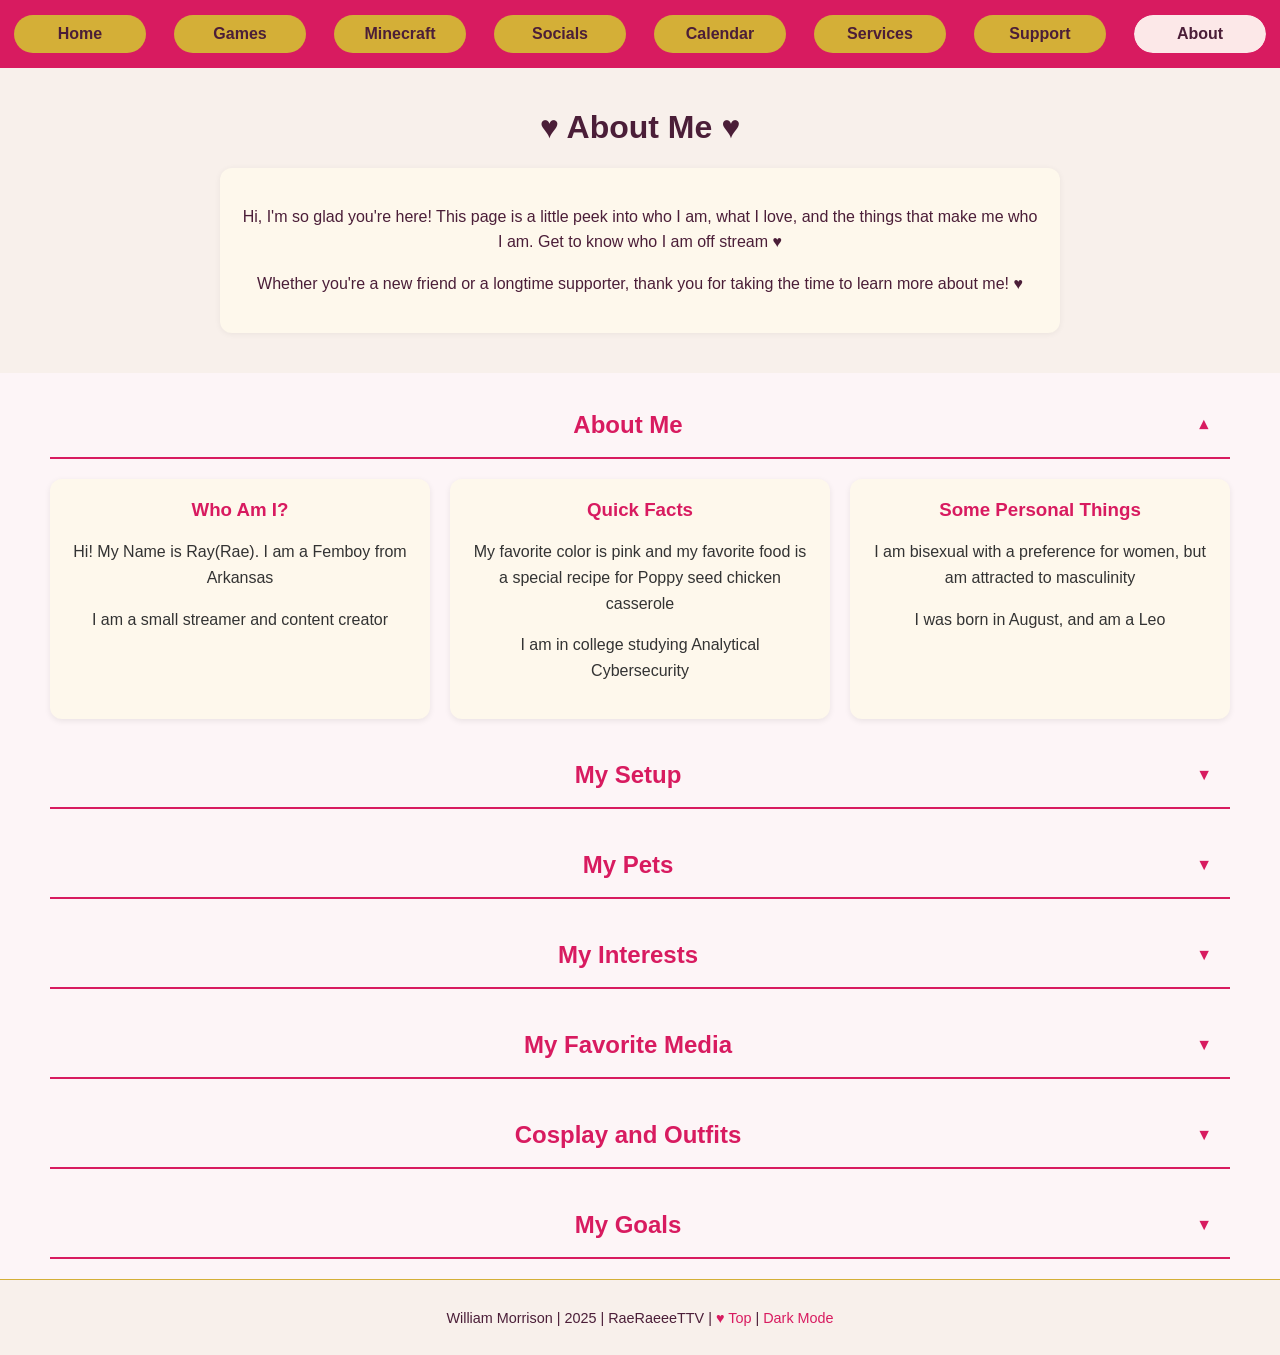
==== website/about.html @ 9c79fc84 "Add files via upload" ====
<!DOCTYPE html>
<html lang="en">
<head>
  <meta charset="UTF-8">
  <meta name="viewport" content="width=device-width, initial-scale=1">
  <title>About Me</title>
  <link id="theme-stylesheet" rel="stylesheet" href="assets/css/darkmode.css">
  <link rel="icon" href="assets/img/favicon.webp" type="image/png">


</head>
<body id="about-page">

  <div class="page-wrapper">

    <nav>
      <a href="index.html">Home</a>
      <a href="games.html">Games</a>
      <a href="minecraft.html">Minecraft</a>
      <a href="socials.html">Socials</a>
      <a href="calendar.html">Calendar</a>
      <a href="services.html">Services</a>
      <a href="support.html">Support</a>
      <a href="about.html">About</a>
    </nav>

    <header>
      <h1>♥ About Me ♥</h1>

      <div class="about-intro">
        <p>
          Hi, I'm so glad you're here! This page is a little peek into who I am, what I love,
          and the things that make me who I am. Get to know who I am off stream ♥
        </p>
        <p>
          Whether you're a new friend or a longtime supporter, thank you for taking the time to learn more about me! ♥
        </p>
      </div>
      
    </header>

    <main>

      <section class="about-section-grid">

        <article class="about-section open" id="about-me-section">
          <div class="about-section-header">
            <h2>About Me</h2>
          </div>

          <div class="about-section-content">
            <section class="about-card">
              <h3>Who Am I?</h3>
              <p>Hi! My Name is Ray(Rae). I am a Femboy from Arkansas</p>
              <p>I am a small streamer and content creator</p>
            </section>

            <section class="about-card">
              <h3>Quick Facts</h3>
              <p>My favorite color is pink and my favorite food is a special recipe for Poppy seed chicken casserole</p>
              <p>I am in college studying Analytical Cybersecurity</p>
            </section>

            <section class="about-card">

            <h3>Some Personal Things</h3>

            <p>I am bisexual with a preference for women, but am attracted to masculinity</p>
            <p>I was born in August, and am a Leo</p>

            </section>


          </div>
        </article>

        <article class="about-section" id="setup-section">
          <div class="about-section-header">
            <h2>My Setup</h2>
          </div>

          <div class="about-section-content">
            <section class="about-card">
              <h3>Gaming and Streaming PC</h3>
              <p>♥ Motherboard: Asus Prime X670-P AM5</p>
              <p>♥ CPU: Ryzen 9 7900x</p>
              <p>♥ GPU: Nvidia Geforce RTX 4080</p>
              <p>♥ RAM: Corsair Vengeance 64gb DDR5 5200</p>
              <p>♥ Storage: Crucial P310 2280 M.2 7100MB/s</p>
              <p>♥ Case: Phenteks Enthoo Pro Series Black Steel Full Tower ATX</p>
            </section>

            <section class="about-card">
              <h3>Monitors and Peripherals</h3>
              <p>♥ Primary Monitor: Acer Nitro XF273U 27in 1440p 240hz</p>
              <p>♥ Secondary Monitors: Sceptre Curved 1080p 24in 165hz (x3)</p>
              <p>♥ Vertical Monitor: Asus VE228H 1080p 21.5in 60hz</p>
            </section>

                      <section class="about-card">

            <h3>Software</h3>

            <div class="about-slider" data-slide-interval="5000">

              <div class="about-slide is-active">
                <img
                  src="assets/img/articles/supporter.webp"
                  alt="A custom made overlay to show supporters and donations"
                >
              </div>

              <div class="about-slide">
                <img
                  src="assets/img/articles/brb.webp"
                  alt="A custom made overlay to automatically change the brb screen over time"
                >
              </div>

              <div class="about-slide">
                <img
                  src="assets/img/articles/keyboard.webp"
                  alt="A custom made overlay to show the keyboard presses and mouse presses/movements"
                >
              </div>

            </div>

            <p>
              I use OBS for streaming, but most of the overlay software I use with OBS I have made myself. Of note, I have made both a supporter and brb screen overlay.
            </p>
            <p>Additionally I use Nohboard to track keyboard and mouse movements. I also use TransparentTwitchChat to see chat on my screen while gaming.</p>

          </section>
          </div>
        </article>

        <article class="about-section" id="pets-section">
          <div class="about-section-header">
            <h2>My Pets</h2>
          </div>

          <div class="about-section-content">
            <section class="about-card">
              <h3>My Flying Squirrel</h3>
              <div class="about-slider" data-slide-interval="5000">

              <div class="about-slide is-active">
                <img
                  src="assets/img/articles/squirrel.webp"
                  alt="My Pet Flying Squirrel"
                >
              </div>

            </div>
              <p>His name is Rocky. I got the name from Rocky J. Squirrel, a character from a 1960s animated series called Rocky and His Friends</p>
              <p>He is ALWAYS hungry but still manages to be super picky about what he eats (just like me)</p>
            </section>
          </div>
        </article>

        <article class="about-section" id="interests-section">
          <div class="about-section-header">
            <h2>My Interests</h2>
          </div>

          <div class="about-section-content">
            <section class="about-card">
              <h3>Gaming</h3>
              <p>A list of the games I play are in <a href="games.html">Games</a></p>
              <p>Of the games I play, my favorite is The Finals. It is a first person shooter hero builder.</p>
              <p>I am a very competitive person, and this translates to the games I play. Any game I spend time in I try to be at the top of.</p>
            </section>

            <section class="about-card">
              <h3>Programming and Technology</h3>
              <p>I have always been interested in technology. This is why I am going into Cybersecurity.</p>
              <p>I love building and repairing computers, and its more of a hobby than work to me</p>
              <p>Coding is also fun, as long as the code is something I want to make. Coding can get tedious when making large systems for something I am not particularly interested in.</p>
              <p>A big example of my coding is this website. I have spent a lot of time on this site and am constantly updating and improving it.</p>
            </section>

            <section class="about-card">
              <h3>Reading and Other Hobbies</h3>
              <p>I have read so many books that I cannot possibly name them all.</p>
              <p>Reading is one of my favorite hobbies, and I love to use books to escape into another world.</p>
              <p>That said, I also enjoy nonfiction books, and I have a fascination with history, culture, and politics.</p>
            </section>
          </div>
        </article>

        <article class="about-section" id="favorite-media-section">
          <div class="about-section-header">
            <h2>My Favorite Media</h2>
          </div>

          <div class="about-section-content">
            <section class="about-card">
              <h3>Games</h3>
              <p>My full list of games is in <a href="games.html">Games</a>, but I especially love The Finals.</p>
              <p>The Finals is my favorite FPS style game, Minecraft is also a game I enjoy playing with friends.</p>
              <p>Smaller games I also enjoy playing are Risk, Call of War, Mecha Chameleon, and Macabre.</p>
            </section>

            <section class="about-card">
              <h3>Anime</h3>
              <p>I am incredibly picky with the animes I watch, and as such, have a small list.</p>
              <p>At the very top is Violet Evergarden. This is my favorite anime and probably my favorite story I have ever seen or read.</p>
              <p>In second place, Spice and Wolf is an amazing Romance anime, and I fell in love with the novels.</p>
              <p>In third place, Witch Hat Atelier is a great (and currently popular) anime. I love the manga, and the anime does an amazing job adapting it.</p>
              <p>In fourth place, To Your Eternity is such a wonderful story. I love following characters as they grow and learn to understand others.</p>
              <p>In fifth place, only because it is unfinished and on haitus, is Frieren Beyond Journeys End. I love having long lived character tropes, and 3 of my top 5 have this. Frieren is a beautiful story, and would be higher with more content. The manga is good too, but unfinished.</p>
            </section>

            <section class="about-card">
              <h3>Books</h3>
              <p>As I have said, I love to read. Well written stories are places I can escape to and enjoy other worlds.</p>
              <p>Unlike anime, I have read so many book series and genres that making a list is hard. However, I do have a top 5.</p>
              <p>My favorite book series I have ever read goes to Ranger's Apprentice. It was a series I read growing up that taught me so much about morals and companionship.</p>
              <p>Second place goes to Spice and Wolf. I absolutely ADORE the light novels and I see so many similarities between Lawrence and me.</p>
              <p>Third place goes to Folk of the Air. This is an amazing fae-style fantasy series and Jude Duarte is my third favorite character out of any media ever.</p>
              <p>Fourth place goes to Throne of Glass. Sarah J. Maas is one of my favorite authors and I love all of her series, but Throne of Glass is the best by far.</p>
              <p>Fifth place was hard, but I ultimately chose the Beyonders trilogy by Brandon Mull. The story and setting are both so captivating, while also introducing characters that are impossible to forget.</p>
            </section>

            <section class="about-card">
              <h3>Movies and Television</h3>
              <p>I am a very big marvel fan, and for movies, Captain America: The First Avenger and Avengers Infinity War are two of my favorite movies.</p>
              <p>That said, I believe DC does far better shows. I love the Loki series from Marvel, but Arrow, Sandman, and Lucifer are great DC shows.</p>
              <p>Outside of Marvel or DC, I love Supernatural and Star Wars, though I am not much of a fan of the newer movies and shows in the Star Wars franchise.</p>
            </section>

            <section class="about-card">
              <h3>Music</h3>
              <p>I don't really have a favorite genre of music, but I have some favorite artists and songs.</p>
              <p>Possibly my favorite artist would be Passenger. My Favorite song by Passenger is Young As The Morning, Old As The Sea.</p>
              <p>Besides Passenger, I love Josie Edwards, Paris Paloma, Alex Warren, Amelie Farren, and Mollie Elizabeth.</p>
              <p>Some songs from them are Gravedigger and Good Girls by Josie, Good Boy and As Good a Reason by Paris, First Time on Earth and Fine Place to Die by Alex,
                Heaven's Gate and Losing My Mind by Amelie, and Run Rabbit and The Mirror by Mollie.
              </p>
            </section>
          </div>
        </article>

        <article class="about-section" id="cosplay-section">
          <div class="about-section-header">
            <h2>Cosplay and Outfits</h2>
          </div>

          <div class="about-section-content">
            <section class="about-card">
              <h3>About My Style</h3>
              <p>I have always loved presenting in a more feminine way. I love soft colors and it shows in the outfits I like to wear.</p>
              <p>Most of my outfits are not considered Cosplay, as Cosplay is depicting a character. I like to dress up, but the outfits do not need to be inspired by a character.</p>
              <p>I have many cute outfits and I post them often on my Reddit. Because it is a personal account, I like to choose who I give it to.</p>
              <p class="disclaimer">This Reddit account is marked as NSFW by Reddit and should be treated accordingly. I do NOT do nudity or sell pictures or services, but my posts contain some level of suggestive material, which is why I do not give it out to everyone.</p>
            </section>

            <section class="about-card">
              <h3>Favorite Looks</h3>
              <div class="about-slider" data-slide-interval="5000">

        <div class="about-slider" data-slide-interval="5000">

          <div class="about-slide is-active">
            <img
              src="assets/img/articles/outfit1.webp"
              alt="A cute flowery black and pink dress"
            >
          </div>

          <div class="about-slide">
            <img
              src="assets/img/articles/outfit2.webp"
              alt="An adorable pink, white, and blue cat maid outfit"
            >
          </div>


          <div class="about-slide">
            <img
              src="assets/img/articles/outfit4.webp"
              alt="A leopard print costume with cat ears"
            >
          </div>

          <div class="about-slide">
            <img
              src="assets/img/articles/outfit5.webp"
              alt="An adorable pink, white, and blue cat maid outfit"
            >
          </div>

          <div class="about-slide">
            <img
              src="assets/img/articles/outfit6.webp"
              alt="A traditonal but cute maid dress"
            >
          </div>

          <div class="about-slide">
            <img
              src="assets/img/articles/outfit7.webp"
              alt="A cute white dress with flowery lace"
            >
          </div>

        </div>

        </div>
              <p>Some of my favorite outfits</p>
              <p class="disclaimer">Some of the images here are suggestive and similar to those I post on my Reddit</p>
            </section>

        <section class="about-card">

            <h3>Future Outfit Ideas</h3>

            <p>In the future I hope to have a lot more outfits. I have several characters I would love to cosplay as well.</p>
            <p>The two characters I want to cosplay the MOST are Violet Evergarden and Circe from Epic the Musical</p>

        </section>



          </div>
        </article>

        <article class="about-section" id="goals-section">
          <div class="about-section-header">
            <h2>My Goals</h2>
          </div>

          <div class="about-section-content">
            <section class="about-card">
              <h3>Education and Career</h3>
              <p>I am in college pursuing a degree in Analytical Cybersecurity.</p>
              <p>Beyond this, I am hoping to get a career either in medical or government/military utilizing my degree.</p>
            </section>

            <section class="about-card">
              <h3>Streaming and Content Creation</h3>
              <p>Streaming has never been about a career for me. It is more of a hobby and I enjoy playing games and interacting with a community.</p>
              <p>I intend to grow my Youtube channel and improve my consistency on Tiktok, but for Twitch I am genuinely grateful for anyone that shows up, but have no expectations for anyone in my community.</p>
            </section>

            <section class="about-card">
              <h3>Travel and Personal Goals</h3>
              <p>My biggest dream is to travel. Because I love history and culture, I want to go to many places in the world, museums, monuments, ruins, etc.</p>
              <p>Some of the must-go places on my travel list are Athens, Rome, Kyoto, Naples, Hong Kong, Rio De Janeiro, Berlin, and Istanbul.</p>
              <p>Some of the must-see locations on my travel list are the Parthenon, the Colosseum, Fushimi Inari Taisha, Pompeii, St Johns Cathedral, Christ the Redeemer, The Berlin Wall, and Hagia Sophia.</p>
            </section>
          </div>
        </article>

      </section>

    </main>

    <footer class="site-footer">
      <p>
        William Morrison |
        2025 |
        RaeRaeeeTTV |
        <a href="#top" class="footer-link">♥ Top</a> |
        <a href="#" class="footer-link" id="toggle-theme">♥ Dark Mode</a>

      </p>
    </footer>

  </div>

  <script src="assets/js/about.js"></script>
  <script src="assets/js/theme.js"></script>
  <script src="assets/js/highlightNav.js"></script>
</body>
</html>
---- website/assets/css/darkmode.css ----
/* -----------------------
   Sticky Footer Layout Setup
------------------------ */

html, body {
    height: 100%;
    margin: 0;
    padding: 0;
  }
  
  .page-wrapper {
    display: flex;
    flex-direction: column;
    min-height: 100vh;
  }
  
  main {
    flex: 1;
  }
  
  /* -----------------------
     Base Styles – Mobile First
  ------------------------ */
  
  body {
    font-family: Arial, sans-serif;
    margin: 0;
    padding: 0;
    background-color: #1e1a20; /* Dark plum */
  }
  
  /* -----------------------
     Navigation
  ------------------------ */
  
  nav {
    background-color: #FF66A3; /* Bright pink */
    display: flex;
    flex-direction: column;
    align-items: center;
    padding: 10px 0;
  }
  
  nav a {
    display: inline-block;
    background-color: #3a2d40; /* Soft plum background */
    color: #FF66A3;            /* Bright pink text */
    text-align: center;
    padding: 10px 16px;
    margin: 5px;
    border-radius: 50px;
    text-decoration: none;
    transition: background-color 0.3s ease, transform 0.2s ease;
    min-width: 100px;
    font-weight: bold;
    border: 1px solid #FF66A3;
  }
  
  nav a:hover {
    background-color: #4a3a55; /* Slightly brighter plum on hover */
    transform: scale(1.05);
    color: #FFD580;            /* Soft gold text on hover for pop */
  }

  nav a.active {
    outline: 2px solid #FF66A3; /* Bright pink outline */
    background-color: #4a3a55;  /* Slight glow plum */
    color: #FFD580;             /* Soft gold text */
  }
  
  
  
  /* -----------------------
     Header
  ------------------------ */
  
  header {
    padding: 20px;
    text-align: center;
    background-color: #2a202d; /* Dark violet-gray */
    color: #f2d4e8; /* Blush pink */
  }

  .social-intro {
    background-color: #2f2533;
    padding: 20px;
    margin: 0 auto 20px;
    max-width: 800px;
    border-radius: 12px;
    text-align: center;
    box-shadow: 0 1px 6px rgba(255, 255, 255, 0.04);
    color: #f2d4e8;
    font-size: 1rem;
    line-height: 1.6;
  }
  
  
  /* -----------------------
     Main Content
  ------------------------ */
  
  main {
    padding: 20px;
    color: #ccc; /* Light gray for text */
  }

  /* -----------------------
     Contact Note (Socials)
  ------------------------ */

  .contact-note {
    background-color: #2a202d; /* Match header/footer bg */
    padding: 30px 20px;
    margin-top: 40px;
    border-top: 2px solid #FFD580; /* Soft gold */
    text-align: center;
    color: #f2d4e8;
  }
  
  .contact-note h2 {
    color: #FF66A3;
    margin-bottom: 10px;
  }
  
  .contact-note a {
    color: #FFD580;
    text-decoration: none;
    font-weight: bold;
  }
  
  .contact-note a:hover {
    color: #FF66A3;
    text-decoration: underline;
  }
  
/* -----------------------
     Email (Socials)
  ------------------------ */

  .email-container {
    position: relative;
    display: inline-block;
  }
  
  .email-address {
    display: none;
    cursor: pointer;
    color: #ccc;
    font-size: 0.95rem;
    transition: color 0.3s ease;
  }
  
  .email-block.expanded .email-address {
    display: block;
    text-align: center;
  }
  
  .email-address:hover {
    color: #FF66A3;
  }
  
  .copy-confirm {
    position: absolute;
    bottom: -1.2em;
    left: 50%;
    transform: translateX(-50%);
    font-size: 0.85rem;
    color: #FF66A3;
    opacity: 0;
    transition: opacity 0.3s ease;
    white-space: nowrap;
  }

  .email-block img {
    width: 40px;
    height: 40px;
    object-fit: contain;
  }
  
  

  
  /* -----------------------
   Welcome Section
------------------------ */

/* Home Welcome Grid */
.home-grid {
    display: grid;
    grid-template-columns: 1fr;
    gap: 20px;
    align-items: center;
    justify-items: center;
    margin: 40px 0;
    padding: 0 20px;
  }
  
  /* Shared styling for left and right image containers */
  .home-image-left,
  .home-image-right {
    display: none; /* Hidden by default (mobile-first) */
    background-color: #2f2533; /* Dark plum-purple */
    padding: 15px;
    border-radius: 12px;
    box-shadow: 0 2px 6px rgba(255, 255, 255, 0.05);
  }
  
  /* Image styling */
  .home-image-left img,
  .home-image-right img {
    max-width: 200px;
    height: auto;
    border-radius: 8px;
    display: block;
  }
  
  /* Welcome message styled like a content card */
  .welcome-message {
    background-color: #2f2533;
    padding: 30px 20px;
    border-radius: 12px;
    box-shadow: 0 2px 6px rgba(255, 255, 255, 0.04);
    color: #f2d4e8; /* Blush-pink text */
    max-width: 800px;
    text-align: center;
  }
  
  /* Heading styled like other magenta elements */
  .welcome-message h2 {
    color: #FF66A3; /* Bright pink */
    margin-bottom: 20px;
    font-size: 1.8rem;
  }
  
  /* Paragraph spacing and readability */
  .welcome-message p {
    font-size: 1rem;
    line-height: 1.6;
    margin-bottom: 20px;
  }
  
  /* Link style inside welcome section */
  .welcome-message a {
    color: #f2d4e8; /* Blush-pink */
    text-decoration: none;
    transition: color 0.3s ease;
  }
  
  .welcome-message a:hover {
    color: #FF66A3; /* Bright pink on hover */
    text-decoration: none;
  }
  
  /* Show side images on larger screens */
@media (min-width: 1024px) {
    .home-grid {
      grid-template-columns: 1fr 2fr 1fr;
    }
  
    .home-image-left,
    .home-image-right {
      display: block;
    }
  }
  
  /* Optional titles or text inside image boxes */
  .home-image-left h2,
  .home-image-right h2 {
    font-size: 1.2rem;
    color: #FF66A3; /* Bright pink */
    margin-bottom: 10px;
    text-align: center;
  }
  
  .home-image-left p,
  .home-image-right p {
    font-size: 0.95rem;
    color: #f2d4e8; /* Soft blush-pink */
    text-align: center;
    margin: 0;
    line-height: 1.4;
  }
  
  /* -----------------------
     Article Grid
  ------------------------ */
  
  .articles {
    display: grid;
    grid-template-columns: repeat(auto-fit, minmax(250px, 1fr));
    gap: 20px;
    justify-content: center;
    margin-top: 40px;
    padding: 0 20px;
    align-items: start;
  }
  
  .article-box {
    background-color: #2f2533; /* Dark plum-purple */
    border: 1px solid #444; /* Subtle border */
    border-radius: 12px;
    padding: 15px;
    text-align: center;
    box-shadow: 0 2px 6px rgba(255, 255, 255, 0.05);
    transition: all 0.3s ease;
  }
  
  .article-box img {
    width: 100%;
    height: auto;
    border-radius: 8px;
    margin-bottom: 10px;
  }
  
  .article-box h3 {
    color: #FF66A3; /* Bright pink */
    margin-bottom: 10px;
  }
  
  .article-box p {
    color: #ccc; /* Light text */
    font-size: 0.95rem;
  }
  
  /* -----------------------
     Social Media Grid
  ------------------------ */
  
  .social-media-panel {
    display: grid;
    grid-template-columns: 1fr;
    gap: 20px;
    padding: 30px 20px;
    background-color: #1e1a20; /* Dark background */
    border-top: 2px solid #FFD580; /* Soft gold border */
    border-bottom: 2px solid #FFD580;
  }
  
  .social-link {
    background-color: #2f2533; /* Card background */
    border-radius: 12px;
    padding: 15px;
    text-align: center;
    box-shadow: 0 1px 4px rgba(255, 255, 255, 0.06);
    overflow: hidden;
    transition: max-height 0.3s ease, padding 0.3s ease;
    max-height: 110px; /* Show image + header */
    cursor: pointer;
  }
  
  .social-link.expanded {
    max-height: 300px;
  }
  
  .social-link img {
    width: 40px;
    height: 40px;
    margin-bottom: 10px;
  }
  
  .social-link h4 {
    margin: 10px 0 8px;
    color: #FF66A3; /* Pink header */
  }
  
  .social-link p {
    display: none;
    color: #ccc;
  }
  
  .social-link.expanded p {
    display: block;
  }

  /* -----------------------
   Game Grid (Dark Mode)
------------------------ */

.game-panel {
    display: grid;
    grid-template-columns: 1fr;
    gap: 20px;
    padding: 30px 20px;
    background-color: #1e1a20; /* Dark background */
    border-top: 2px solid #FFD580; /* Soft gold */
    border-bottom: 2px solid #FFD580;
  }
  
  .game-card {
    background-color: #2f2533; /* Card background */
    border-radius: 12px;
    padding: 15px;
    text-align: center;
    box-shadow: 0 1px 4px rgba(255, 255, 255, 0.06);
    overflow: hidden;
    transition: max-height 0.3s ease, padding 0.3s ease;
    max-height: 110px;
    cursor: pointer;
  }
  
  .game-card.expanded {
    max-height: 300px;
  }
  
  .game-card img {
    width: 40px;
    height: 40px;
    margin-bottom: 10px;
  }
  
  .game-card h4 {
    margin: 10px 0 8px;
    color: #FF66A3; /* Bright pink */
  }
  
  .game-card p {
    display: none;
    color: #ccc; /* Light gray text */
  }
  
  .game-card.expanded p {
    display: block;
  }
  
  /* Match social-link <a> style for game cards */
  .game-card p a {
    color: #f2d4e8; /* Soft blush */
    text-decoration: none;
    transition: color 0.3s ease;
  }
  
  .game-card p a:hover {
    color: #FF66A3; /* Bright pink hover */
    text-decoration: none;
  }

  /* -----------------------
     Game Page Messages
  ------------------------ */

  .games-intro {
    background-color: #2f2533;
    padding: 20px;
    margin: 0 auto 20px;
    max-width: 800px;
    border-radius: 12px;
    text-align: center;
    box-shadow: 0 1px 6px rgba(255, 255, 255, 0.04);
    color: #f2d4e8;
    font-size: 1rem;
    line-height: 1.6;
  }
  
  .games-note {
    background-color: #2a202d;
    padding: 30px 20px;
    margin-top: 40px;
    border-top: 2px solid #FFD580;
    text-align: center;
    color: #f2d4e8;
  }
  
  .games-note h2 {
    color: #FF66A3;
    margin-bottom: 10px;
  }
  
  
  /* Link styling inside social descriptions */
  .social-link p a {
    color: #f2d4e8;
    text-decoration: none;
    transition: color 0.3s ease;
  }
  
  .social-link p a:hover {
    color: #FF66A3;
    text-decoration: none;
  }
  
  /* -----------------------
     Footer (Dark Mode)
  ------------------------ */
  
  .site-footer {
    background-color: #2a202d; /* Dark footer */
    text-align: center;
    padding: 15px 10px;
    font-size: 0.9rem;
    color: #f2d4e8; /* Soft blush text */
    border-top: 1px solid #FFD580;
  }
  
  .site-footer a.footer-link {
    color: #FF66A3; /* Pink link */
    text-decoration: none;
    transition: color 0.3s ease;
  }
  
  .site-footer a.footer-link:hover {
    color: #e0b65b; /* Muted gold on hover */
    text-decoration: underline;
  }
  
/* -----------------------
   Expanded About Page
------------------------ */

/* Holds all expandable About sections */

.about-section-grid {
  display: grid;
  grid-template-columns: 1fr;
  gap: 24px;
  max-width: 1200px;
  margin: 0 auto;
}

/* Individual expandable section */

.about-section {
  padding: 0 10px;
}

/* Clickable section title */

.about-section-header {
  position: relative;
  padding: 18px 42px 18px 18px;
  border-bottom: 2px solid #FF66A3;
  border-radius: 12px 12px 0 0;
  text-align: center;
  cursor: pointer;
  user-select: none;
  transition:
    background-color 0.25s ease,
    opacity 0.2s ease;
}

.about-section-header:hover {
  background-color: #3a2d40;
}

.about-section-header h2 {
  margin: 0;
  color: #FF66A3;
}

/* Expand and collapse arrow */

.about-section-header::after {
  content: "▼";
  position: absolute;
  top: 50%;
  right: 18px;
  color: #FF66A3;
  transform: translateY(-50%);
  transition: transform 0.25s ease;
}

.about-section.open .about-section-header::after {
  transform: translateY(-50%) rotate(180deg);
}

/* Hidden section content */

.about-section-content {
  display: none;
  grid-template-columns: 1fr;
  gap: 20px;
  padding-top: 20px;
}

/* Visible section content */

.about-section.open .about-section-content {
  display: grid;
}

/* Cards inside each section */

.about-card {
  background-color: #2f2533;
  padding: 20px;
  border-radius: 12px;
  text-align: center;
  box-shadow: 0 2px 6px rgba(255, 255, 255, 0.05);
}

.about-card h3 {
  margin-top: 0;
  color: #FF66A3;
}

.about-card p,
.about-card li {
  color: #ccc;
  line-height: 1.6;
}

.about-card ul,
.about-card ol {
  padding-left: 20px;
  text-align: left;
}

/* Optional images added later */

.about-card img {
  display: block;
  width: 100%;
  max-width: 500px;
  height: auto;
  margin: 0 auto 15px;
  border-radius: 10px;
}

/* Temporary image or gallery placeholder */

.about-image-placeholder {
  display: flex;
  min-height: 180px;
  margin-bottom: 15px;
  padding: 20px;
  align-items: center;
  justify-content: center;
  box-sizing: border-box;
  border: 2px dashed #FFD580;
  border-radius: 10px;
  background-color: #2a202d;
  color: #f2d4e8;
}

.about-image-placeholder p {
  margin: 0;
  color: #f2d4e8;
}

/* Optional links inside About cards */

.about-card a {
  color: #FF66A3;
  font-weight: bold;
  text-decoration: none;
}

.about-card a:hover {
  color: #FFD580;
}

/* -----------------------
   About Page Image Sliders
------------------------ */

.about-slider {
  position: relative;
  width: min(100%, 560px);
  height: var(--about-slider-height, 320px);
  margin: 0 auto 15px;
  overflow: hidden;
  border-radius: 10px;
}

.about-slide {
  position: absolute;
  inset: 0;
  display: flex;
  align-items: center;
  justify-content: center;
  opacity: 0;
  pointer-events: none;
  transition: opacity 0.4s ease;
}

.about-slide.is-active {
  opacity: 1;
  pointer-events: auto;
}

.about-slide img {
  width: 100%;
  height: 100%;
  display: block;
  object-fit: contain;
  border-radius: 10px;
}

.disclaimer {
  margin-top: 16px;
  padding: 12px 14px;
  background-color: #2a202d;
  border-left: 4px solid #FF66A3;
  border-radius: 8px;
  color: #f2d4e8;
  font-size: 0.9rem;
  line-height: 1.5;
  text-align: left;
}


@media (min-width: 768px) {
  .about-section-content {
    grid-template-columns: repeat(2, minmax(0, 1fr));
  }

  .about-section-content > .about-card:only-child {
    grid-column: 1 / -1;
  }
}

/* Three cards per row on desktop */

@media (min-width: 1100px) {
  .about-section-content {
    grid-template-columns: repeat(3, minmax(0, 1fr));
  }

  .about-section-content > .about-card:only-child {
    grid-column: 1 / -1;
  }
}

  .about-intro {
    background-color: #2f2533;
    padding: 20px;
    margin: 0 auto 20px;
    max-width: 800px;
    border-radius: 12px;
    text-align: center;
    box-shadow: 0 1px 6px rgba(255, 255, 255, 0.04);
    color: #f2d4e8;
    font-size: 1rem;
    line-height: 1.6;
  }
  

  /* -----------------------
   Media Queries (Dark Mode Responsive)
------------------------ */

/* Tablet: 768px and up */
@media (min-width: 768px) {
    nav {
      flex-direction: row;
      justify-content: space-around;
      flex-wrap: wrap;
    }
  
    .articles {
      grid-template-columns: repeat(2, 1fr);
    }
  
    .social-media-panel,
    .game-panel {
      grid-template-columns: repeat(2, 1fr);
    }
  }
  
  /* Laptop: 1024px and up */
  @media (min-width: 1024px) {
    .articles {
      grid-template-columns: repeat(3, 1fr);
    }
  
    .social-media-panel,
    .game-panel {
      grid-template-columns: repeat(3, 1fr);
    }
  
    .home-grid {
      grid-template-columns: 1fr 2fr 1fr;
    }
  
    .home-image-left,
    .home-image-right {
      display: block;
    }
  }
  
  /* Desktop: 1200px and up */
  @media (min-width: 1200px) {
    .articles {
      grid-template-columns: repeat(5, 1fr);
    }
  
    .social-media-panel,
    .game-panel {
      grid-template-columns: repeat(4, 1fr);
    }
  }

  /* -----------------------
   Calendar Styling (Dark Mode)
------------------------ */

.calendar-controls {
  display: flex;
  justify-content: center;
  align-items: center;
  margin-bottom: 20px;
  gap: 10px;
  color: #f2d4e8; /* Blush pink */
}

.calendar-controls button {
  background-color: #FF66A3; /* Bright pink */
  color: #1e1a20; /* Dark plum text */
  border: none;
  padding: 8px 12px;
  border-radius: 6px;
  font-weight: bold;
  cursor: pointer;
  transition: background-color 0.3s ease, transform 0.2s ease;
}

.calendar-controls button:hover {
  background-color: #e05b91; /* Slightly darker pink */
  transform: scale(1.05);
}

.calendar {
  display: grid;
  grid-template-columns: repeat(7, 1fr);
  gap: 10px;
  padding: 0 20px;
}

.calendar-header {
  font-weight: bold;
  text-align: center;
  padding: 5px 0;
  color: #FFD580; /* Soft gold */
}

.calendar-day {
  text-align: center;
  padding: 12px 0;
  background-color: #2f2533; /* Card background */
  border-radius: 8px;
  box-shadow: 0 1px 4px rgba(255, 255, 255, 0.05);
  color: #ccc; /* Light gray text */
  transition: transform 0.2s ease;
}

.calendar-day:hover {
  background-color: #3a2d40;
  transform: scale(1.05);
}

.calendar-day.empty {
  background: none;
  box-shadow: none;
}

/* 🔦 Highlight event days with a soft glow */
.calendar-day:has(.event-text) {
  background-color: #3b2f44; /* Slightly brighter plum */
  border: 1px solid #FF66A3;
  box-shadow: 0 0 6px rgba(255, 102, 163, 0.3); /* Pink glow */
}

.event-text {
  margin-top: 8px;
  font-size: 0.85rem;
  color: #FF66A3; /* Bright pink for pop */
  text-align: center;
  font-weight: 600;
}

.event-time {
  font-size: 0.8rem;
  color: #FFD580; /* Soft gold */
  margin-top: 4px;
  text-align: center;
  font-weight: 500;
}

.calendar-intro {
  background-color: #2f2533;
  padding: 20px;
  margin: 0 auto 20px;
  max-width: 800px;
  border-radius: 12px;
  text-align: center;
  box-shadow: 0 1px 6px rgba(255, 255, 255, 0.04);
  color: #f2d4e8;
  font-size: 1rem;
  line-height: 1.6;
}


/* Twitch Overlay slider (Services) */
#work-overlay .overlay-slider, #work-discord .overlay-slider, #work-website .overlay-slider {
  position: relative;
  width: min(100%, 560px);
  height: var(--overlay-h, 220px);  /* JS will set this based on the image ratio */
  margin: 10px auto 0;
  padding: 10px;
  box-sizing: border-box;
  border-radius: 10px;
  overflow: hidden;
  background: transparent;
}

#work-overlay .overlay-slider .slide, #work-discord .overlay-slider .slide, #work-website .overlay-slider .slide {
  position: absolute;
  inset: 10px;                 /* respects the padding above */
  opacity: 0;
  pointer-events: none;
  transition: opacity 0.35s ease;
  display: flex;
  align-items: center;
  justify-content: center;
  background: transparent;
}

#work-overlay .overlay-slider .slide.is-active, #work-discord .overlay-slider .slide.is-active, #work-website .overlay-slider .slide.is-active {
  opacity: 1;
  pointer-events: auto;
}

#work-overlay .overlay-slider img, #work-discord .overlay-slider img, #work-website .overlay-slider img {
  width: 100%;
  height: 100%;
  object-fit: contain;         /* show the entire image */
  display: block;
}

/* keep portfolio cards open on Services */
.social-media-panel.static .social-link { max-height: none; cursor: default; }
.social-media-panel.static .social-link p { display: block; }

/* Collapsible Services cards (closed by default) */
.game-panel .service-card {
  max-height: 120px;          /* shows title + a line or two */
  overflow: hidden;
  cursor: pointer;
  transition: max-height 220ms ease;
}

/* Reveal all content when opened */
.game-panel .service-card.open {
  max-height: 1000px;         /* big enough; bump if a card is taller */
}

.game-panel .service-card p {
  display: none;
}
.game-panel .service-card.open p {
  display: block;
}

/* Service cards: H3 hover/focus color in dark mode */
.game-panel .service-card h3 {
  color: #f2d4e8;            /* blush text */
  transition: color .25s ease;
}

.game-panel .service-card:hover h3,
.game-panel .service-card h3:hover,
.game-panel .service-card:focus-visible h3,
.game-panel .service-card:focus-within h3 {
  color: #FF66A3;            /* same as link hover in dark mode */
}

/* ===== PACKAGES: always-open cards, left-aligned content ===== */
#packages .game-panel { grid-auto-rows: auto; }

#packages .game-card.package-card {
  max-height: none ;
  height: auto ;
  overflow: visible ;
  text-align: left ;      /* stop centering all text */
  cursor: default;
}

/* Keep only the card title centered if you like */
#packages .game-card.package-card h3 { text-align: center; }

/* Ensure text blocks actually render (some game-card rules hide them) */
#packages .game-card.package-card p,
#packages .game-card.package-card ul { display: block ; }

/* Subheads + compact bullets */
#packages .package-card .pkg-service {
  margin: 12px 0 6px;
  font-weight: 700;
}
#packages .package-card .mini {
  list-style: none;
  margin: 0 0 12px;
  padding: 0;
}
#packages .package-card .mini li {
  position: relative;
  padding-left: 16px;
  margin: 5px 0;
  line-height: 1.35;
  text-align: left;                 /* keep bullets + text together */
}
#packages .package-card .mini li::before {
  content: "•";
  position: absolute;
  left: 0;
  top: 0;
  opacity: .75;
  transform: translateY(2px);
}

/* PACKAGES — collapsible cards */
#packages .game-panel { grid-auto-rows: auto; }

#packages .game-card.package-card {
  cursor: pointer;
  text-align: left;                   /* easier to scan lists */
  transition: max-height 220ms ease;
  overflow: hidden;
}

/* Collapsed state: show only the H3 */
#packages .game-card.package-card:not(.open) {
  max-height: 82px;                   /* title + a bit of breathing room */
}

/* Hide everything except the title when collapsed */
#packages .game-card.package-card:not(.open) > :not(h3) {
  display: none;
}

/* Open state: reveal all content */
#packages .game-card.package-card.open {
  max-height: 2000px;                 /* big enough for long lists */
  overflow: visible;
}

/* Keep just the title centered if you like the look */
#packages .game-card.package-card h3 { text-align: center; }

/* Tidy subheads + bullets (keep if you’re using .pkg-service / .mini) */
#packages .package-card .pkg-service { margin: 12px 0 6px; font-weight: 700; }
#packages .package-card .mini { list-style: none; margin: 0 0 12px; padding: 0; }
#packages .package-card .mini li { position: relative; padding-left: 16px; margin: 5px 0; line-height: 1.35; }
#packages .package-card .mini li::before { content: "•"; position: absolute; left: 0; top: 0; opacity: .75; transform: translateY(2px); }

/* Hover cue like your links */
#packages .package-card h3 { transition: color .25s ease; }
#packages .package-card:hover h3 { color: #FF66A3; }           /* dark */
html:not(.dark) #packages .package-card:hover h3 { color: #D81B60; } /* light */

/* FAQ strip */
#faq { margin-top: 28px; }

/* List layout */
#faq .faq-list { display: grid; gap: 10px; }

/* Card look */
#faq .faq-item {
  border: 1px solid rgba(255,255,255,0.12);
  border-radius: 12px;
  background: transparent;
  overflow: hidden;
}

/* Clickable header */
#faq summary { list-style: none; cursor: pointer; }
#faq summary::-webkit-details-marker { display: none; }

#faq summary h3 {
  margin: 0; padding: 10px 14px; text-align: left;
  position: relative; transition: color .25s ease;
}
#faq summary h3::after {
  content: "▾"; position: absolute; right: 12px; top: 10px;
  transition: transform .2s ease, opacity .2s ease; opacity: .8;
}
#faq .faq-item[open] summary h3::after { transform: rotate(180deg); }

/* Hover cue (matches your dark link hover) */
#faq .faq-item:hover summary h3 { color: #FF66A3; }

/* Answer body */
#faq .answer { padding: 0 14px 12px; }
#faq .answer p { margin: 10px 0 0; }

/* -----------------------
   Minecraft Page
------------------------ */

.minecraft-intro {
  background-color: #2f2533;
  padding: 20px;
  margin: 0 auto 30px;
  max-width: 900px;
  border-radius: 12px;
  text-align: center;
  box-shadow: 0 1px 6px rgba(255, 255, 255, 0.04);
  color: #f2d4e8;
  line-height: 1.6;
}

/* Container holding all servers */

.server-grid {
  display: grid;
  grid-template-columns: 1fr;
  gap: 30px;
}

/* Individual server column */

.server-column {
    display: flex;
    flex-direction: column;
    gap: 20px;
    padding: 0 10px;
}

/* Server title */

.server-column-header {
    text-align: center;
    padding-bottom: 15px;
    margin-bottom: 5px;
    border-bottom: 2px solid #FF66A3;
    cursor: pointer;
    user-select: none;
    transition: opacity .2s ease;
}

.server-column-header:hover {
    opacity: .8;
}

.server-column-header::after {
    content: "▼";
    float: right;
    transition: transform .25s ease;
    color: #D81B60;
}

.server-column.open .server-column-header::after {
    transform: rotate(180deg);
}

.server-column-header h2 {
  color: #FF66A3;
  margin-bottom: 10px;
}

.server-content {
    display: none;
    flex-direction: column;
    gap: 20px;
    margin-top: 20px;
}

.server-column.open .server-content {
    display: flex;
}

.server-status {
  font-weight: bold;
  color: #f2d4e8;
}

/* Individual information cards */

.server-card {
  background-color: #2f2533;
  border-radius: 12px;
  padding: 20px;
  box-shadow: 0 2px 6px rgba(255, 255, 255, 0.05);
}

.server-card h3 {
  color: #FF66A3;
  margin-top: 0;
}

.server-card p,
.server-card li {
  color: #ccc;
  line-height: 1.6;
}

.server-card ul,
.server-card ol {
  padding-left: 20px;
}

.server-card a {
  color: #FF66A3;
  text-decoration: none;
  font-weight: bold;
}

.server-card a:hover {
  color: #FFD580;
}

/* Plugin entries */

.plugin-list {
  display: flex;
  flex-direction: column;
  gap: 15px;
}

.plugin-entry {
  padding-bottom: 15px;
  border-bottom: 1px solid #4a3a55;
}

.plugin-entry:last-child {
  border-bottom: none;
}

.plugin-entry h4 {
  margin-bottom: 8px;
  color: #f2d4e8;
}

/* Bottom message */

.minecraft-note {
  background-color: #2a202d;
  padding: 30px 20px;
  margin-top: 40px;
  border-top: 2px solid #FFD580;
  text-align: center;
  color: #f2d4e8;
}

.minecraft-note h2 {
  color: #FF66A3;
}

/* Desktop */

@media (min-width: 1100px) {

  .server-grid {
    grid-template-columns: repeat(2, 1fr);
    gap: 40px;
    align-items: start;
  }


}
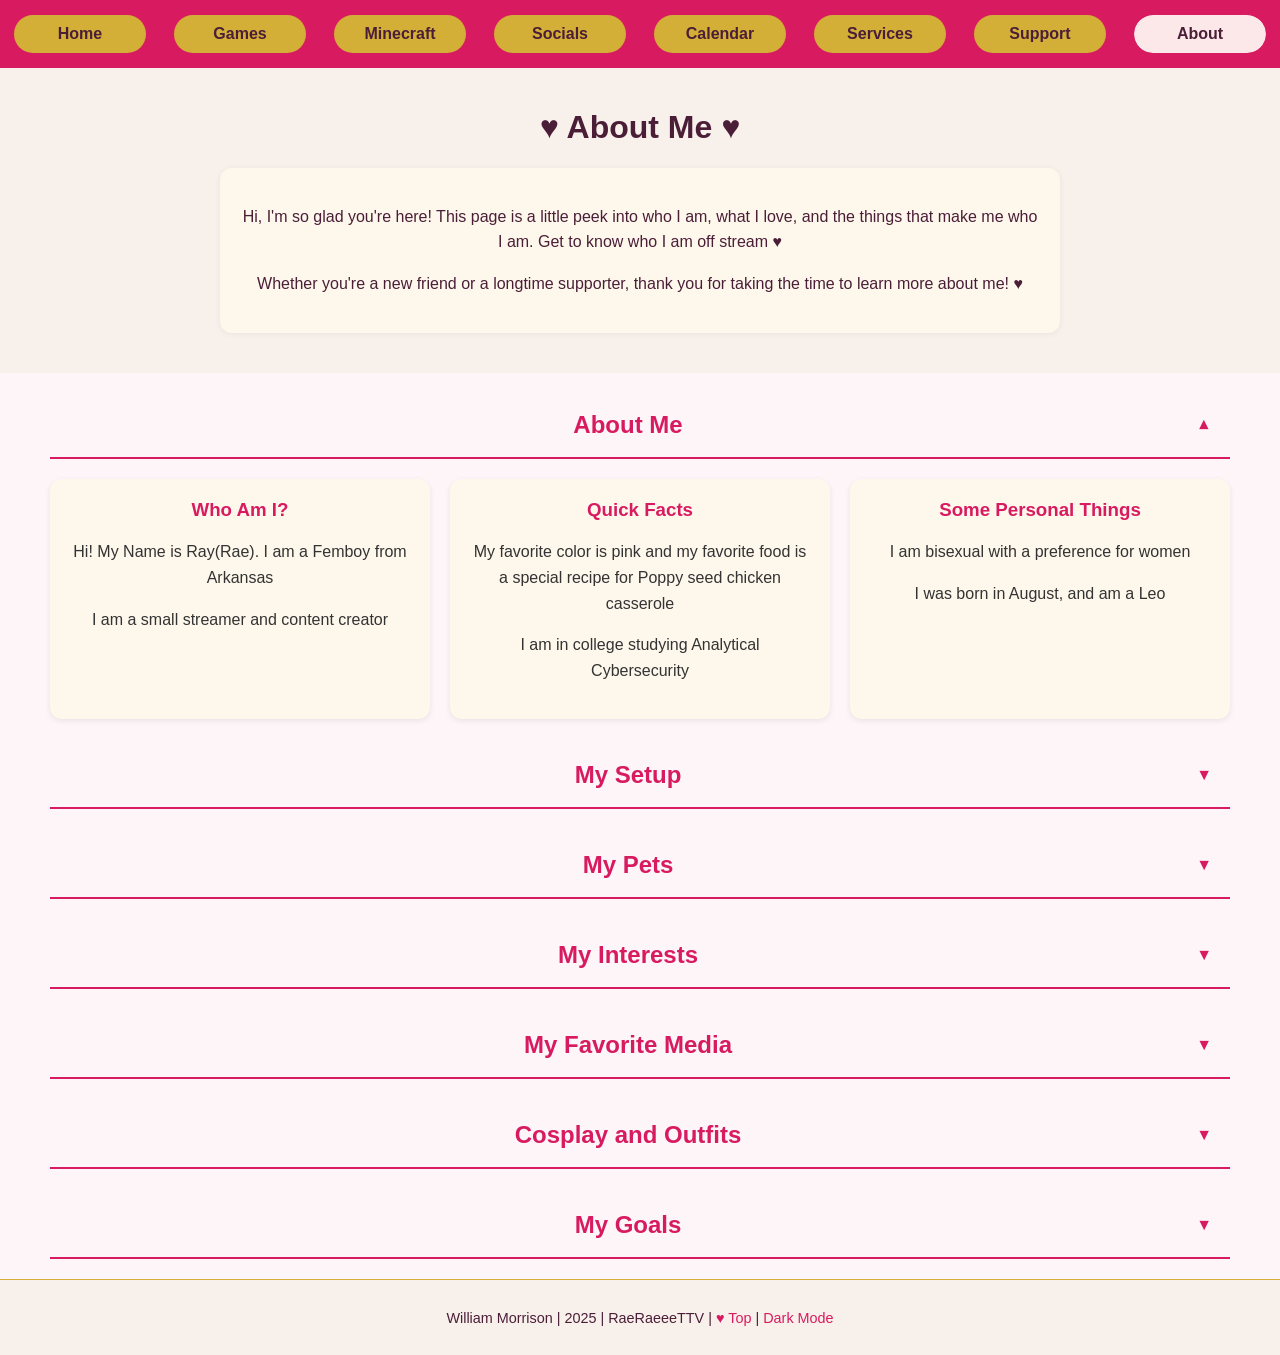
==== commit 8b4eb4ba: "removed some wording" ====
--- a/website/about.html
+++ b/website/about.html
@@ -65,7 +65,7 @@
 
             <h3>Some Personal Things</h3>
 
-            <p>I am bisexual with a preference for women, but am attracted to masculinity</p>
+            <p>I am bisexual with a preference for women</p>
             <p>I was born in August, and am a Leo</p>
 
             </section>
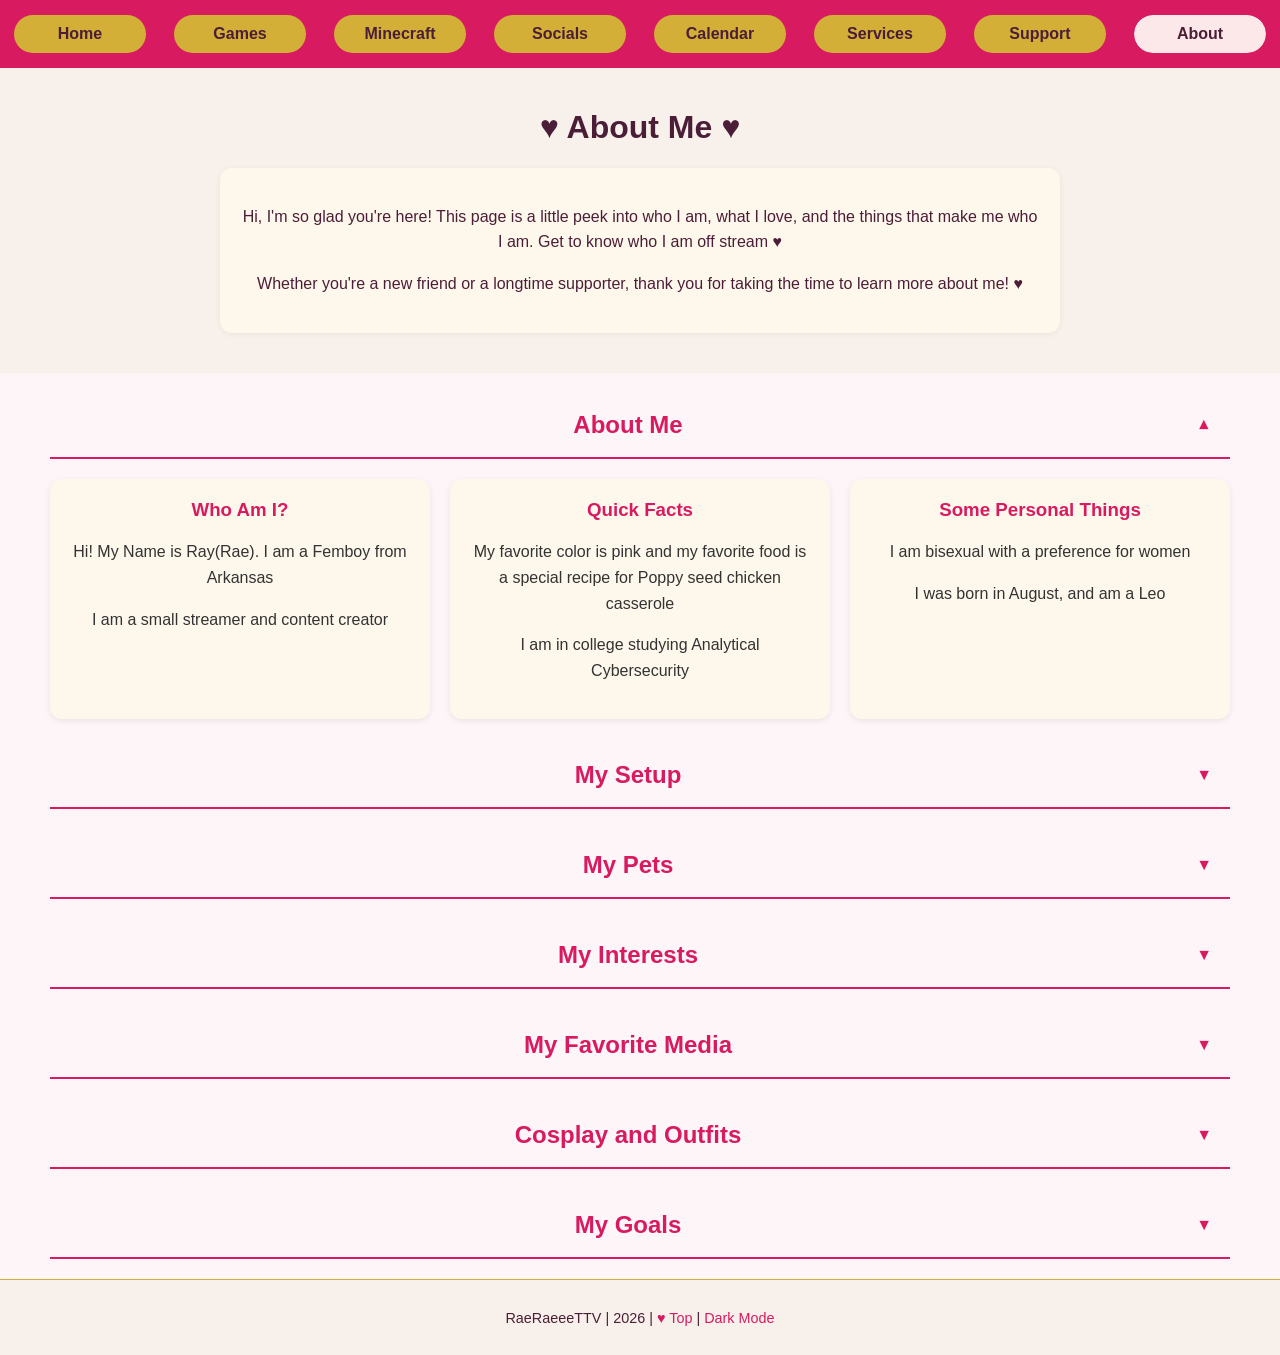
==== commit d3271a4c: "removed name from footer" ====
--- a/website/about.html
+++ b/website/about.html
@@ -359,9 +359,8 @@
 
     <footer class="site-footer">
       <p>
-        William Morrison |
-        2025 |
         RaeRaeeeTTV |
+        2026 |
         <a href="#top" class="footer-link">♥ Top</a> |
         <a href="#" class="footer-link" id="toggle-theme">♥ Dark Mode</a>
 
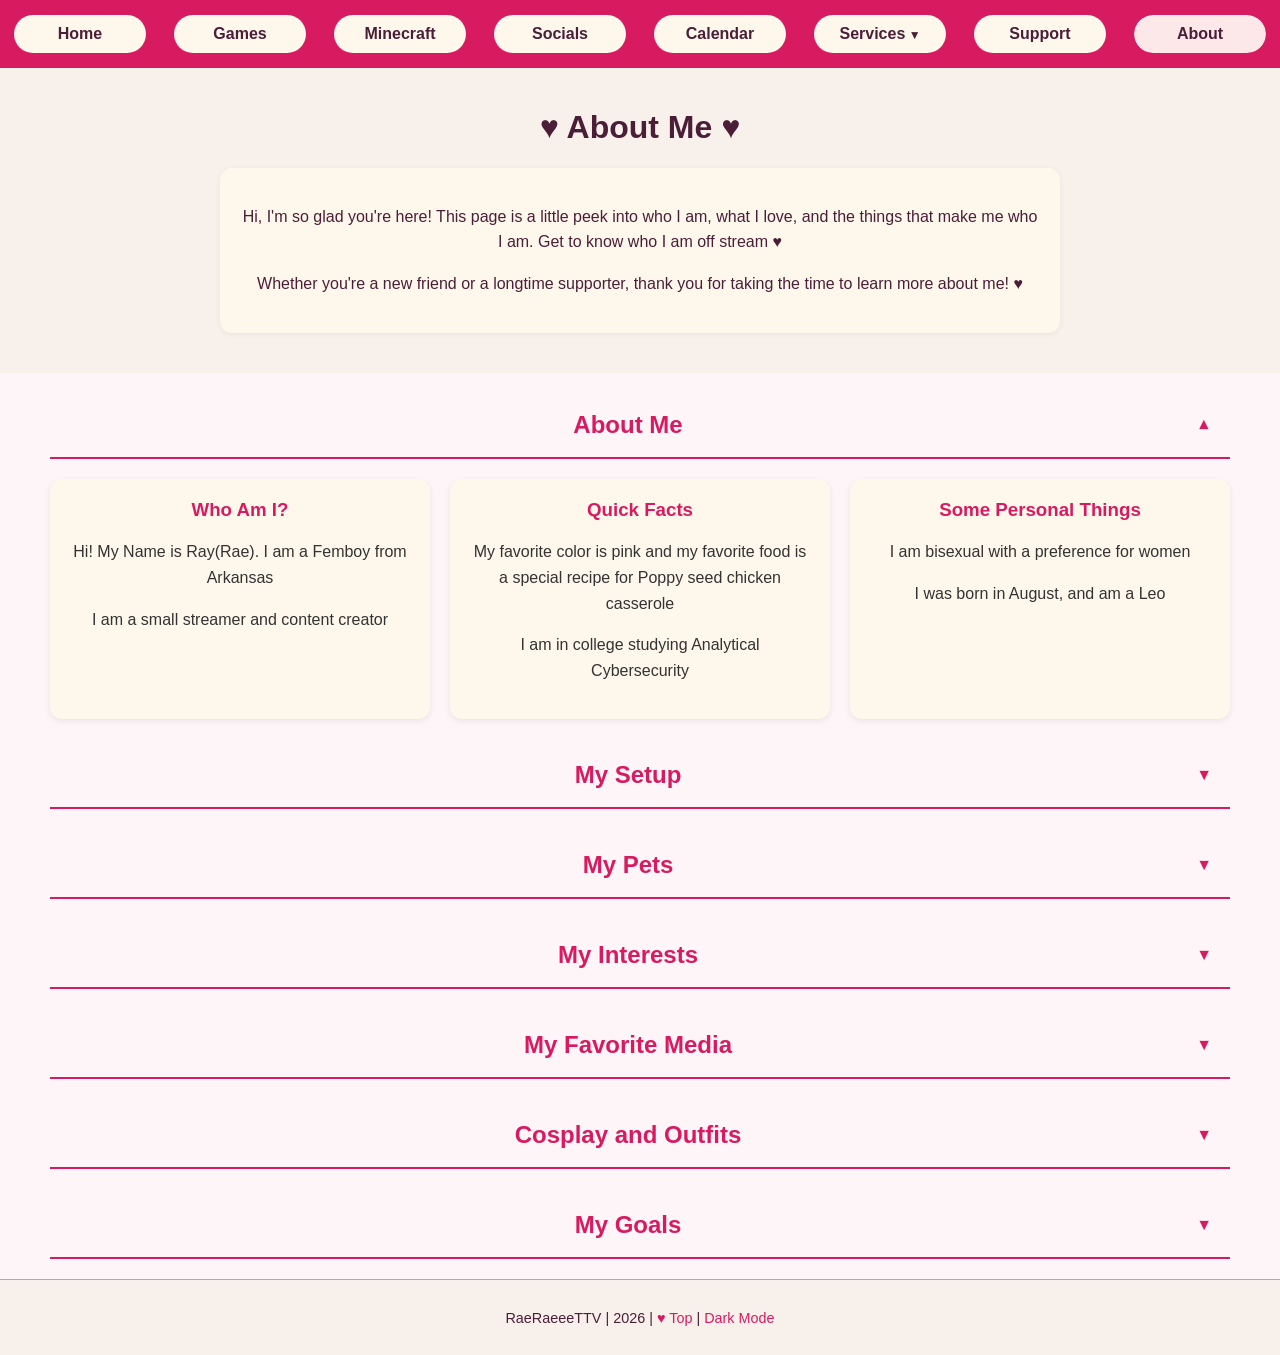
==== commit bb9c68e0: "rearranging the services page" ====
--- a/website/about.html
+++ b/website/about.html
@@ -14,15 +14,26 @@
   <div class="page-wrapper">
 
     <nav>
-      <a href="index.html">Home</a>
-      <a href="games.html">Games</a>
-      <a href="minecraft.html">Minecraft</a>
-      <a href="socials.html">Socials</a>
-      <a href="calendar.html">Calendar</a>
-      <a href="services.html">Services</a>
-      <a href="support.html">Support</a>
-      <a href="about.html">About</a>
-    </nav>
+  <a href="index.html">Home</a>
+  <a href="games.html">Games</a>
+  <a href="minecraft.html">Minecraft</a>
+  <a href="socials.html">Socials</a>
+  <a href="calendar.html">Calendar</a>
+
+  <details class="nav-dropdown">
+    <summary>Services</summary>
+
+    <div class="nav-dropdown-menu">
+      <a href="custom-projects.html">Custom Projects</a>
+      <a href="websites.html">Websites</a>
+      <a href="coaching.html">Coaching</a>
+      <a href="finished-projects.html">Finished Projects</a>
+    </div>
+  </details>
+
+  <a href="support.html">Support</a>
+  <a href="about.html">About</a>
+</nav>
 
     <header>
       <h1>♥ About Me ♥</h1>
--- a/website/assets/css/darkmode.css
+++ b/website/assets/css/darkmode.css
@@ -67,6 +67,95 @@
     background-color: #4a3a55;  /* Slight glow plum */
     color: #FFD580;             /* Soft gold text */
   }
+
+  /* -----------------------
+   Services Dropdown
+------------------------ */
+
+.nav-dropdown {
+  position: relative;
+  margin: 5px;
+}
+
+.nav-dropdown summary {
+  display: inline-block;
+  min-width: 100px;
+  padding: 10px 16px;
+
+  background-color: #3a2d40;
+  color: #FF66A3;
+
+  border: 1px solid #FF66A3;
+  border-radius: 50px;
+
+  text-align: center;
+  font-weight: bold;
+
+  cursor: pointer;
+  user-select: none;
+
+  list-style: none;
+
+  transition:
+    background-color 0.3s ease,
+    color 0.3s ease,
+    transform 0.2s ease;
+}
+
+.nav-dropdown summary::-webkit-details-marker {
+  display: none;
+}
+
+.nav-dropdown summary::after {
+  content: " ▼";
+  font-size: 0.75em;
+}
+
+.nav-dropdown[open] summary::after {
+  content: " ▲";
+}
+
+.nav-dropdown summary:hover {
+  background-color: #4a3a55;
+  color: #FFD580;
+  transform: scale(1.05);
+}
+
+.nav-dropdown-menu {
+  display: flex;
+  flex-direction: column;
+  align-items: center;
+
+  margin-top: 5px;
+  padding: 6px;
+
+  background-color: #FF66A3;
+
+  border-radius: 14px;
+}
+
+.nav-dropdown-menu a {
+  width: 100%;
+  box-sizing: border-box;
+  white-space: nowrap;
+}
+
+
+/* Desktop / tablet dropdown behavior */
+
+@media (min-width: 768px) {
+  .nav-dropdown-menu {
+    position: absolute;
+    top: 100%;
+    left: 50%;
+
+    transform: translateX(-50%);
+
+    z-index: 1000;
+
+    min-width: 190px;
+  }
+}
   
   
   
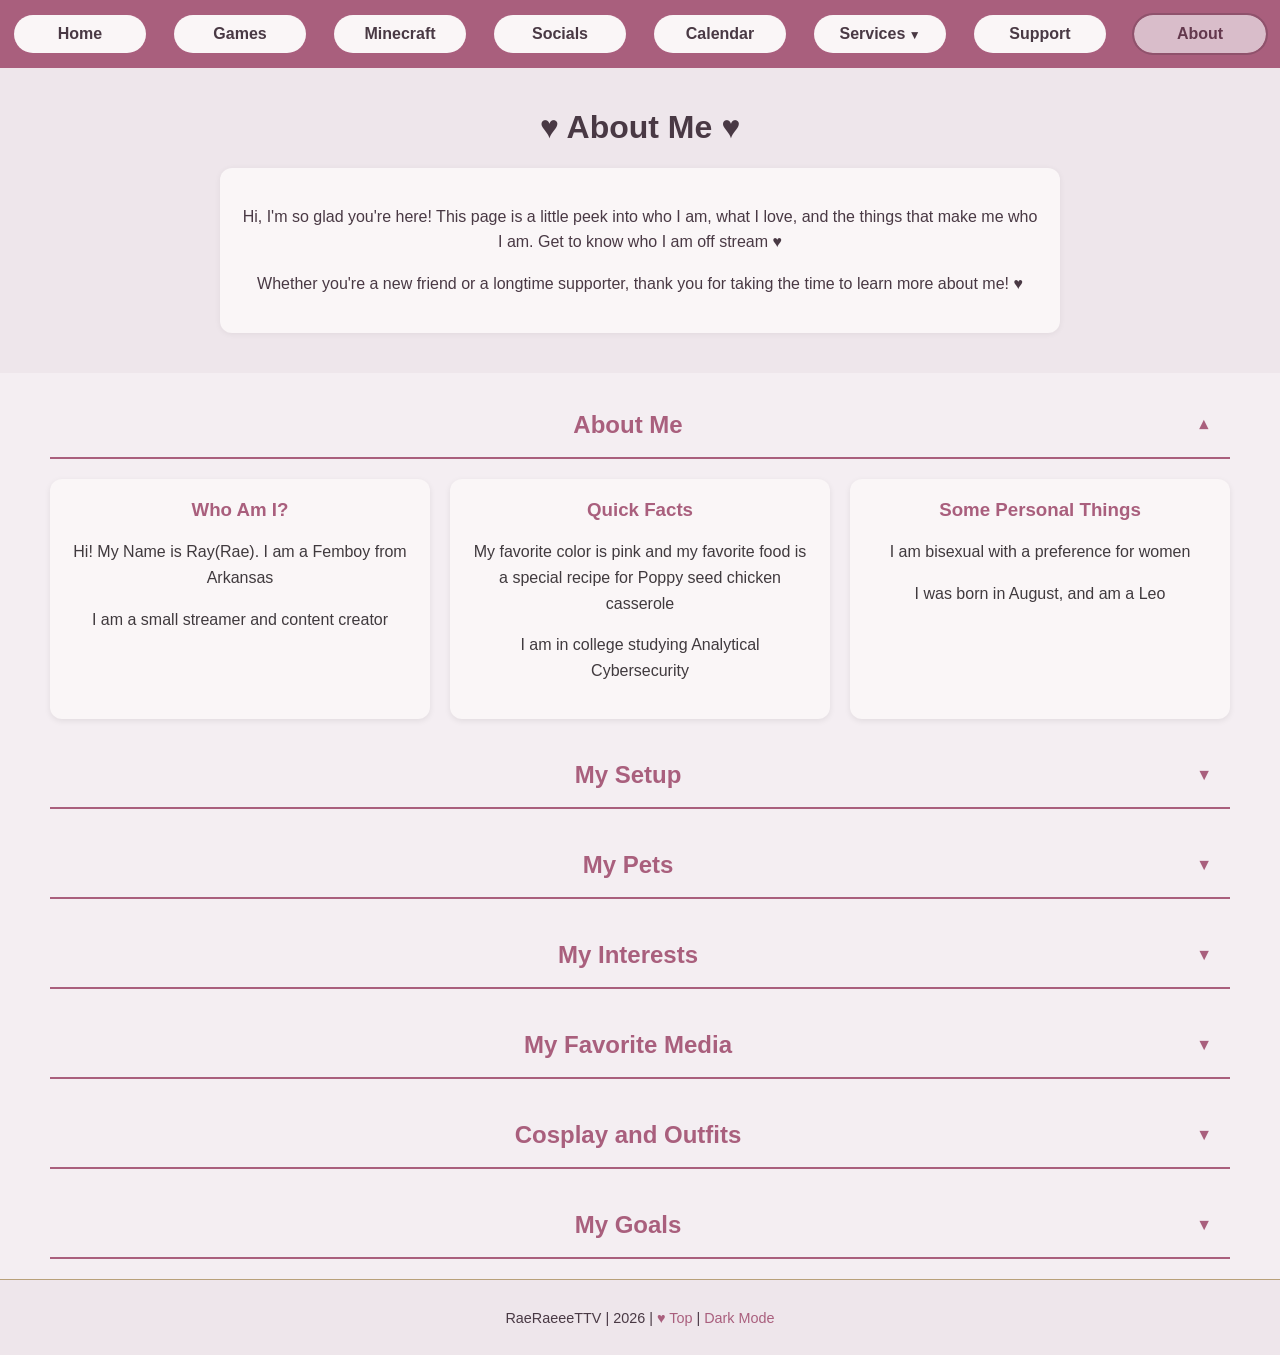
==== commit 6579a27c: "changing about page and updating light mode color theme" ====
--- a/website/about.html
+++ b/website/about.html
@@ -218,9 +218,9 @@
               <p>I am incredibly picky with the animes I watch, and as such, have a small list.</p>
               <p>At the very top is Violet Evergarden. This is my favorite anime and probably my favorite story I have ever seen or read.</p>
               <p>In second place, Spice and Wolf is an amazing Romance anime, and I fell in love with the novels.</p>
-              <p>In third place, Witch Hat Atelier is a great (and currently popular) anime. I love the manga, and the anime does an amazing job adapting it.</p>
-              <p>In fourth place, To Your Eternity is such a wonderful story. I love following characters as they grow and learn to understand others.</p>
-              <p>In fifth place, only because it is unfinished and on haitus, is Frieren Beyond Journeys End. I love having long lived character tropes, and 3 of my top 5 have this. Frieren is a beautiful story, and would be higher with more content. The manga is good too, but unfinished.</p>
+              <p>In third place, Secrets of the Silent Witch is such a beautiful anime and I can hardly wait for it to get another season.</p>
+              <p>In fourth place, Apothecary Diaries is such a fun mystery/political intrigue anime, and MaoMao is a great character.</p>
+              <p>In fifth place, Witch Hat Atelier is a great (and currently popular) anime. I love the manga, and the anime does an amazing job adapting it.</p>
             </section>
 
             <section class="about-card">
@@ -380,8 +380,6 @@
 
   </div>
 
-  <script src="assets/js/about.js"></script>
-  <script src="assets/js/theme.js"></script>
-  <script src="assets/js/highlightNav.js"></script>
+  <script src="assets/js/main.js"></script>
 </body>
 </html>
